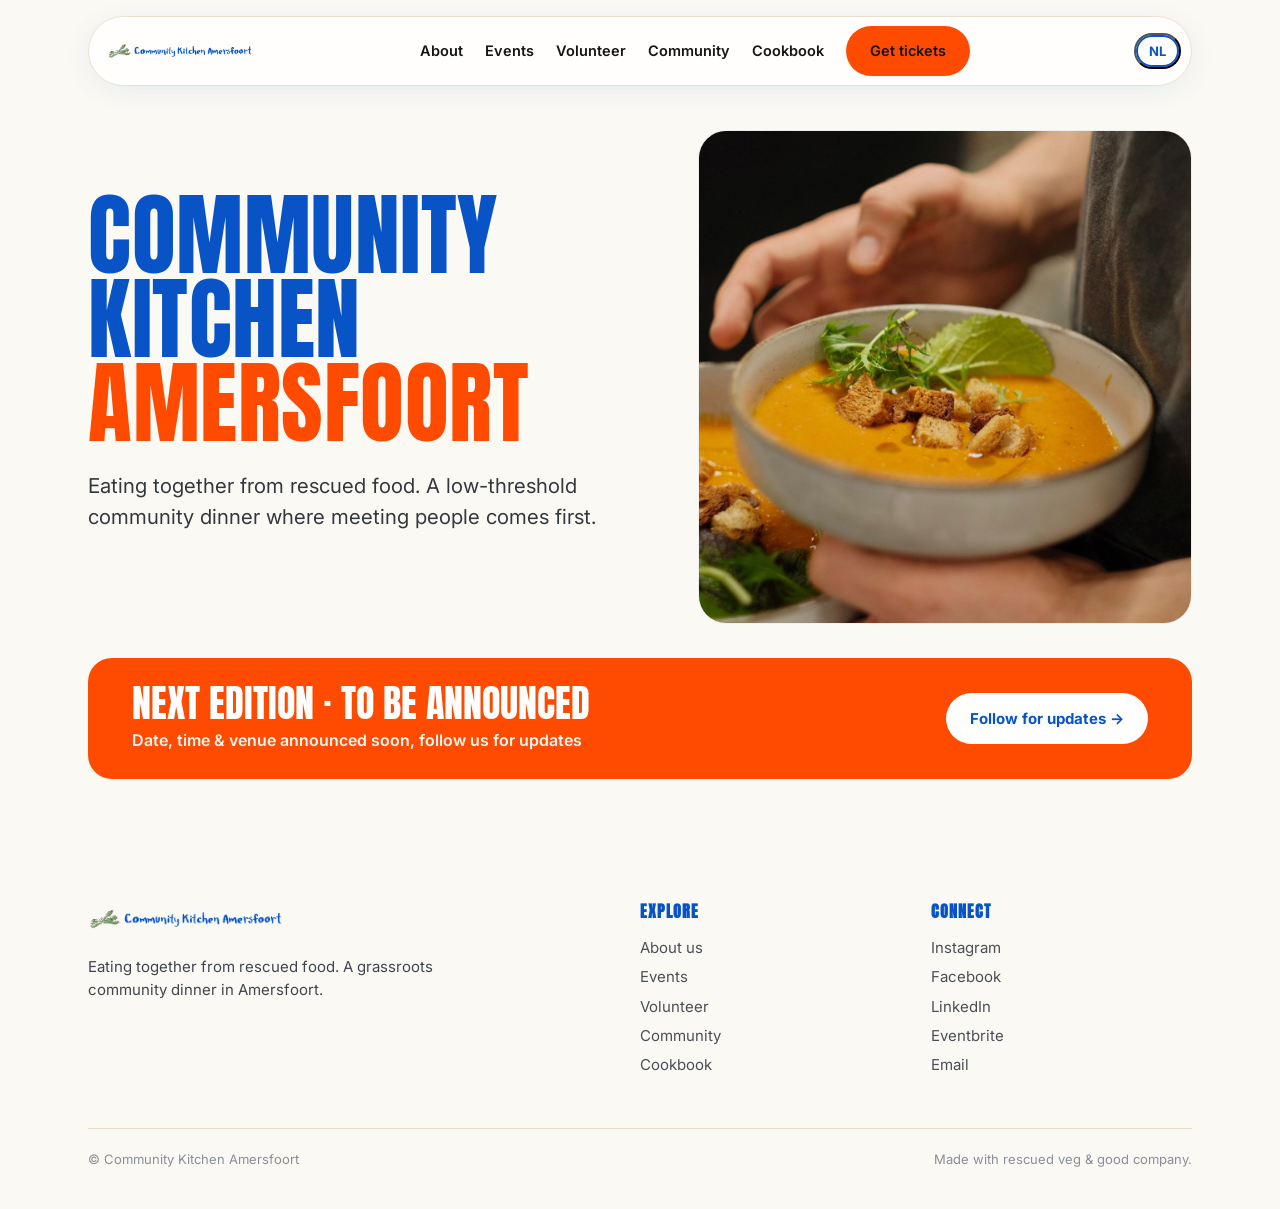
==== index.html @ 5ddec947 "Community Kitchen Amersfoort website" ====
<!DOCTYPE html><html lang="en"><head>
<meta charset="utf-8"><meta name="viewport" content="width=device-width, initial-scale=1">
<title>Home, Community Kitchen Amersfoort</title><meta name="description" content="A low-threshold community dinner in Amersfoort.">
<link rel="preconnect" href="https://fonts.googleapis.com"><link rel="preconnect" href="https://fonts.gstatic.com" crossorigin>
<link href="https://fonts.googleapis.com/css2?family=Anton&family=Inter:wght@400;500;600;700;800&display=swap" rel="stylesheet">
<link rel="stylesheet" href="assets/css/style.css"></head><body>
<nav><div class="wrap"><div class="navbar">
<a href="index.html"><img src="assets/img/logo.png" alt="Community Kitchen Amersfoort"></a>
<div class="navlinks" id="nav"><a href="about.html" data-en="About" data-nl="Over ons">About</a><a href="events.html" data-en="Events" data-nl="Edities">Events</a><a href="volunteer.html" data-en="Volunteer" data-nl="Vrijwilligers">Volunteer</a><a href="community.html" data-en="Community" data-nl="Community">Community</a><a href="recipes.html" data-en="Cookbook" data-nl="Kookboek">Cookbook</a><a class="btn" href="https://www.eventbrite.nl/o/community-kitchen-amersfoort" target="_blank" rel="noopener" data-en="Get tickets" data-nl="Tickets">Get tickets</a></div>
<button class="langtoggle" aria-label="Language">NL</button>
<button class="navtoggle" aria-label="Menu">&#9776;</button>
</div></div></nav>
<header class="hero home-hero"><div class="wrap"><div class="hero-split">
<div class="hero-text">
<h1 class="display reveal in"><span>Community</span><span>Kitchen</span><span style="color:var(--orange)">Amersfoort</span></h1>
<p class="lede reveal in" data-en="Eating together from rescued food. A low-threshold community dinner where meeting people comes first." data-nl="Samen eten van gered voedsel. Een laagdrempelig buurtdiner waar ontmoeten voorop staat.">Eating together from rescued food. A low-threshold community dinner where meeting people comes first.</p>
</div>
<div class="hero-square reveal in"><img src="assets/img/hero-soup.jpg" alt="A warm bowl of soup from rescued produce"></div>
</div>
<div class="eventbar reveal">
<div><div class="when"><span data-en="Next edition &middot; To be announced" data-nl="Volgende editie &middot; nog aan te kondigen">Next edition &middot; To be announced</span></div><div class="sub"><span data-en="Date, time &amp; venue announced soon, follow us for updates" data-nl="Datum, tijd &amp; locatie binnenkort, volg ons voor updates">Date, time &amp; venue announced soon, follow us for updates</span></div></div>
<a class="btn white" href="https://www.instagram.com/communitykitchenamersfoort/" target="_blank" rel="noopener" data-en="Follow for updates →" data-nl="Volg voor updates →">Follow for updates →</a></div>
</div></header>
<footer><div class="wrap"><div class="fgrid">
<div><img class="flogo" src="assets/img/logo.png" alt="Community Kitchen Amersfoort">
<p style="max-width:40ch;color:#40454d" data-en="Eating together from rescued food. A grassroots community dinner in Amersfoort." data-nl="Samen eten van gered voedsel. Een grassroots buurtdiner in Amersfoort.">Eating together from rescued food. A grassroots community dinner in Amersfoort.</p></div>
<div class="fcol"><h4 data-en="Explore" data-nl="Ontdek">Explore</h4>
<a href="about.html" data-en="About us" data-nl="Over ons">About us</a><a href="events.html" data-en="Events" data-nl="Edities">Events</a><a href="volunteer.html" data-en="Volunteer" data-nl="Vrijwilligers">Volunteer</a><a href="community.html" data-en="Community" data-nl="Community">Community</a><a href="recipes.html" data-en="Cookbook" data-nl="Kookboek">Cookbook</a></div>
<div class="fcol"><h4 data-en="Connect" data-nl="Contact">Connect</h4>
<a href="https://www.instagram.com/communitykitchenamersfoort/" target="_blank" rel="noopener">Instagram</a><a href="#">Facebook</a><a href="#">LinkedIn</a><a href="https://www.eventbrite.nl/o/community-kitchen-amersfoort" target="_blank" rel="noopener">Eventbrite</a><a href="mailto:info@communitykitchenamersfoort.nl" data-en="Email" data-nl="E-mail">Email</a></div>
</div><div class="fbar"><span>&copy; Community Kitchen Amersfoort</span><span data-en="Made with rescued veg &amp; good company." data-nl="Gemaakt met gered eten &amp; goed gezelschap.">Made with rescued veg &amp; good company.</span></div></div></footer>
<script src="assets/js/main.js"></script></body></html>
---- assets/css/style.css ----
:root{--blue:#0853C5;--orange:#FE4B00;--green:#84A96F;--ink:#151515;--paper:#FBF9F4;--white:#fff;--cloud:#EAF0FB;--head:'Anton','Arial Narrow',sans-serif;--body:'Inter',system-ui,sans-serif}
*{box-sizing:border-box;margin:0;padding:0}
html{scroll-behavior:smooth}
body{font-family:var(--body);color:var(--ink);background:var(--paper);line-height:1.55;-webkit-font-smoothing:antialiased;overflow-x:hidden}
a{color:inherit;text-decoration:none}
img{max-width:100%;display:block}
.wrap{max-width:1200px;margin:0 auto;padding:0 clamp(18px,4vw,48px)}
h1,h2,h3{font-family:var(--head);font-weight:400;text-transform:uppercase;line-height:.94;letter-spacing:.5px}
.display{font-size:clamp(48px,11vw,150px);color:var(--blue);text-wrap:balance}
.display span{display:block}
.display.oneline span{display:inline}
h2{font-size:clamp(32px,5.5vw,68px);color:var(--blue)}
h3{font-size:clamp(20px,2.4vw,30px)}
p{font-size:clamp(15px,1.15vw,18px)}
.eyebrow{font-family:var(--body);font-weight:700;text-transform:uppercase;letter-spacing:2px;color:var(--orange);font-size:13px;margin-bottom:14px}
.btn{display:inline-flex;align-items:center;gap:8px;font-family:var(--body);font-weight:700;font-size:15px;padding:14px 24px;border-radius:100px;background:var(--orange);color:#fff;transition:transform .18s,background .18s;cursor:pointer;border:0}
.btn:hover{transform:translateY(-2px)}
.btn.blue{background:var(--blue)}
.btn.ghost{background:transparent;color:var(--blue);box-shadow:inset 0 0 0 2px var(--blue)}
.btn.ghost:hover{background:var(--blue);color:#fff}
.btn.white{background:#fff;color:var(--blue)}
nav{position:fixed;top:16px;left:0;right:0;z-index:50}
.navbar{display:flex;align-items:center;gap:14px;justify-content:space-between;background:rgba(255,255,255,.82);backdrop-filter:blur(10px);border:1px solid #eadfce;border-radius:100px;padding:9px 10px 9px 18px;box-shadow:0 6px 26px rgba(8,83,197,.08)}
.navbar>a img{height:30px}
.navlinks{display:flex;gap:22px;align-items:center}
.navlinks a{font-weight:600;font-size:14.5px;color:var(--ink);transition:color .15s}
.navlinks a:hover,.navlinks a.active{color:var(--blue)}
.langtoggle{font-family:var(--body);font-weight:700;font-size:13px;padding:8px 13px;border-radius:100px;background:transparent;color:var(--blue);box-shadow:inset 0 0 0 2px var(--blue);cursor:pointer;flex:none}
.langtoggle:hover{background:var(--blue);color:#fff}
.navtoggle{display:none;background:none;border:0;font-size:26px;color:var(--blue);cursor:pointer;line-height:1}
.hero{padding:150px 0 30px}
.hero .lede{max-width:620px;margin:24px 0 28px;font-size:clamp(17px,1.6vw,22px);color:#33383f}
.hero-cta{display:flex;gap:14px;flex-wrap:wrap}
.home-hero{padding:130px 0 50px}
.hero-split{display:grid;grid-template-columns:1.05fr .95fr;gap:clamp(28px,5vw,64px);align-items:center;width:100%}
.home-hero .display{font-size:clamp(40px,7vw,108px)}
.hero-square{aspect-ratio:1/1;border-radius:28px;overflow:hidden;border:1px solid #eee;background:#fff}
.hero-square img{width:100%;height:100%;object-fit:cover;display:block}
.page-hero{padding:150px 0 20px}
.page-hero .display{font-size:clamp(44px,9vw,120px)}
.page-hero .lede{max-width:60ch;margin-top:18px;color:#33383f;font-size:clamp(16px,1.4vw,20px)}
.lede a{color:var(--blue);font-weight:600}
section{padding:clamp(34px,4.5vw,60px) 0}
.two{display:grid;grid-template-columns:1.1fr .9fr;gap:clamp(28px,5vw,64px);align-items:center}
.statement{font-family:var(--head);text-transform:uppercase;font-size:clamp(26px,3.2vw,44px);line-height:1.02;color:var(--ink)}
.statement b{color:var(--blue)}
.round-img{border-radius:24px;overflow:hidden;border:1px solid #eee;background:#fff}
.prose p{max-width:66ch;margin:0 0 18px;color:#31363d}
.prose p.big{font-size:clamp(19px,2vw,26px);color:var(--ink);font-weight:500}
.eventbar{background:var(--orange);color:#fff;border-radius:24px;padding:26px clamp(24px,4vw,44px);display:flex;gap:20px;align-items:center;justify-content:space-between;flex-wrap:wrap;margin-top:34px}
.eventbar .when{font-family:var(--head);text-transform:uppercase;font-size:clamp(22px,3vw,40px);line-height:1}
.eventbar .sub{opacity:.95;margin-top:6px;font-weight:600}
.cards{display:grid;grid-template-columns:repeat(3,1fr);gap:20px;margin-top:40px}
.pcard{border-radius:26px;padding:32px 26px;min-height:240px;display:flex;flex-direction:column;color:#fff}
.pcard h3{font-size:clamp(23px,2.3vw,32px)}.pcard p{font-size:16px;opacity:.96}
.pcard .n{font-family:var(--head);font-size:42px;opacity:.5;margin-bottom:28px}
.pcard h3{margin-bottom:12px;min-height:1.9em}
.pcard.b{background:var(--blue)}.pcard.o{background:var(--orange)}.pcard.g{background:var(--green)}
.edition{background:var(--blue);color:#fff;border-radius:30px;overflow:hidden;display:grid;grid-template-columns:1fr 1fr;margin-top:20px}
.edition .info{padding:clamp(30px,4vw,54px)}
.edition h2{color:#fff}
.edition .meta{margin:22px 0;display:grid;gap:12px;font-size:17px}
.edition .meta div{display:flex;gap:14px;align-items:baseline}
.edition .meta b{font-family:var(--head);color:#FFC7AE;font-weight:400;min-width:110px;text-transform:uppercase;font-size:15px;letter-spacing:1px}
.edition .pic{background:#fff}.edition .pic img{width:100%;height:100%;object-fit:cover}
.gallery{display:grid;grid-template-columns:repeat(4,1fr);grid-auto-rows:200px;gap:16px;margin-top:24px}
.gitem{border-radius:20px;overflow:hidden;position:relative}
.gitem img{width:100%;height:100%;object-fit:cover;transition:transform .5s}
.gitem:hover img{transform:scale(1.05)}
.gitem.tall{grid-row:span 2}.gitem.wide{grid-column:span 2}
.gitem.fill{display:flex;align-items:center;justify-content:center;padding:14px}
.gitem.fill img{height:auto;object-fit:contain}
.gitem.blue{background:var(--cloud)}.gitem.cream{background:#F3ECDD}.gitem.mint{background:#EAF0E7}
.grid3{display:grid;grid-template-columns:repeat(3,1fr);gap:20px;margin-top:36px}
.grid2{display:grid;grid-template-columns:repeat(2,1fr);gap:20px;margin-top:36px}
.icard{border-radius:24px;padding:30px;background:#fff;border:1px solid #eee}
.icard h3{color:var(--blue);font-size:26px;margin-bottom:10px}
a.icard{text-decoration:none;color:inherit;display:block;transition:transform .2s,box-shadow .2s,border-color .2s}
a.icard:hover{transform:translateY(-3px);box-shadow:0 12px 30px rgba(8,83,197,.10);border-color:var(--blue)}
.icard-link{display:inline-block;margin-top:14px;color:var(--blue);font-weight:600;font-size:15px}
.recipes{display:grid;gap:26px;margin-top:30px}
.recipe{background:#fff;border:1px solid #eee;border-radius:24px;padding:clamp(24px,3vw,38px)}
.recipe h3{font-size:clamp(24px,2.6vw,34px);color:var(--blue);margin-bottom:4px}
.recipe .rtag{font-family:var(--body);font-weight:700;text-transform:uppercase;letter-spacing:.06em;color:var(--orange);font-size:12.5px;margin-bottom:16px}
.recipe .rdesc{color:#33383f;font-size:15.5px;max-width:70ch;margin-bottom:22px}
.recipe-cols{display:grid;grid-template-columns:.85fr 1.3fr;gap:clamp(22px,3vw,40px)}
.recipe h4{font-family:var(--body);font-weight:700;font-size:12.5px;text-transform:uppercase;letter-spacing:.08em;color:#8a8f98;margin:0 0 12px}
.rgroup+.rgroup{margin-top:22px}
.recipe ul{list-style:none;padding:0;margin:0}
.recipe ul li{padding:7px 0 7px 20px;position:relative;border-bottom:1px solid #f1eee6;color:#33383f;font-size:14.5px;line-height:1.45}
.recipe ul li:last-child{border-bottom:0}
.recipe ul li:before{content:"";position:absolute;left:2px;top:14px;width:7px;height:7px;border-radius:50%;background:var(--green)}
.recipe ol{margin:0;padding-left:22px;color:#33383f}
.recipe ol li{padding:7px 0;font-size:15px;line-height:1.6}
.recipe ol li::marker{color:var(--orange);font-weight:700}
.recipe .src{margin-top:16px;font-size:13px;color:#8a8f98}
.recipe .src a{color:var(--blue);font-weight:600}
.ed-head{margin-top:8px}
@media(max-width:820px){.recipe-cols{grid-template-columns:1fr;gap:22px}}
/* rotating recipe banner */
.rbanner-wrap{padding:110px 0 0}
.rbanner{position:relative;display:block;width:100%;height:clamp(300px,42vw,520px);border-radius:28px;overflow:hidden;cursor:pointer;border:1px solid #eadfce;background:var(--cloud)}
.rbanner-bg{position:absolute;inset:0;background-size:cover;background-position:center;opacity:0;transition:opacity .9s ease}
.rbanner-bg.on{opacity:1}
.rbanner-scrim{position:absolute;inset:0;background:linear-gradient(180deg,rgba(255,255,255,0) 42%,rgba(251,249,244,.94) 100%)}
.rbanner-inner{position:absolute;left:clamp(20px,4vw,50px);right:60px;bottom:clamp(20px,3.5vw,42px)}
.rbanner-eyebrow{font-family:var(--body);font-weight:700;text-transform:uppercase;letter-spacing:2px;color:var(--orange);font-size:13px;margin-bottom:8px}
.rbanner-title{color:var(--blue);font-family:var(--head);text-transform:uppercase;line-height:.92;letter-spacing:.5px;font-size:clamp(34px,6vw,84px);margin:0}
.rbanner-dots{position:absolute;top:clamp(18px,3vw,26px);right:clamp(18px,3vw,26px);display:flex;gap:8px}
.rbanner-dots span{width:9px;height:9px;border-radius:50%;background:rgba(8,83,197,.3);cursor:pointer;transition:background .2s,transform .2s}
.rbanner-dots span.on{background:var(--blue);transform:scale(1.3)}
/* recipe cards grid */
.rgrid{display:grid;grid-template-columns:repeat(auto-fill,minmax(248px,1fr));gap:22px;margin-top:30px}
.rcard{display:flex;flex-direction:column;text-align:left;background:#fff;border:1px solid #eee;border-radius:22px;overflow:hidden;cursor:pointer;padding:0;transition:transform .2s,box-shadow .2s}
.rcard:hover{transform:translateY(-4px);box-shadow:0 16px 36px rgba(8,83,197,.12)}
.rcard-img{aspect-ratio:4/3;overflow:hidden;background:var(--cloud)}
.rcard-img img{width:100%;height:100%;object-fit:cover;transition:transform .5s}
.rcard:hover .rcard-img img{transform:scale(1.06)}
.rcard-body{padding:16px 18px 20px}
.rcard-body h3{color:var(--blue);font-size:clamp(19px,2vw,24px);line-height:1;margin:0 0 7px}
.rcard-tag{font-family:var(--body);font-weight:700;text-transform:uppercase;letter-spacing:.05em;color:var(--orange);font-size:11.5px}
/* recipe modal */
.rmodal{position:fixed;inset:0;z-index:100;display:none;align-items:flex-start;justify-content:center;padding:clamp(14px,4vw,48px)}
.rmodal.open{display:flex}
.rmodal-scrim{position:absolute;inset:0;background:rgba(21,21,21,.42);backdrop-filter:blur(8px);-webkit-backdrop-filter:blur(8px)}
.rmodal-card{position:relative;z-index:1;display:flex;flex-direction:column;background:var(--paper);border-radius:24px;max-width:880px;width:100%;max-height:90vh;box-shadow:0 30px 80px rgba(0,0,0,.3)}
.rmodal-close{position:absolute;top:14px;right:14px;z-index:3;width:42px;height:42px;border:0;border-radius:50%;background:var(--blue);color:#fff;font-size:24px;line-height:1;cursor:pointer}
.rmodal-close:hover{background:var(--orange)}
.rmodal-body{overflow:auto;padding:clamp(24px,4vw,46px)}
.rmodal .recipe{border:0;background:transparent;padding:0}
.recipe-full{display:none}
body.modal-open{overflow:hidden}
@media(max-width:560px){.rbanner-title{font-size:clamp(30px,10vw,46px)}}
/* recipe filters */
.rfilters{display:flex;flex-wrap:wrap;gap:10px;margin-top:26px}
.rfilter{font-family:var(--body);font-weight:600;font-size:14px;padding:9px 17px;border-radius:100px;border:1.5px solid #e2ddd0;background:#fff;color:var(--ink);cursor:pointer;transition:background .15s,border-color .15s,color .15s}
.rfilter:hover{border-color:var(--blue);color:var(--blue)}
.rfilter.active{background:var(--blue);border-color:var(--blue);color:#fff}
.rempty{display:none;margin-top:30px;color:#8a8f98;font-size:16px}
/* team / people */
.team{display:grid;grid-template-columns:repeat(auto-fit,minmax(240px,1fr));gap:24px;margin-top:34px}
.tcard{background:#fff;border:1px solid #eee;border-radius:22px;padding:26px}
.tphoto{aspect-ratio:4/5;border-radius:16px;background:var(--cloud);display:flex;align-items:center;justify-content:center;color:#9aa6bd;font-size:12.5px;font-weight:700;text-transform:uppercase;letter-spacing:.06em;margin-bottom:18px;overflow:hidden}
.tphoto img{width:100%;height:100%;object-fit:cover}
.tcard h3{color:var(--blue);font-size:24px;margin-bottom:2px}
.trole{color:var(--orange);font-weight:700;font-size:12px;text-transform:uppercase;letter-spacing:.06em;margin-bottom:14px}
.tcard p{color:#33383f;font-size:15px;line-height:1.55}
.tsocials{display:flex;gap:10px;margin-top:16px;flex-wrap:wrap}
.tsocials a{font-family:var(--body);font-weight:600;font-size:13px;padding:6px 13px;border-radius:100px;background:var(--cloud);color:var(--blue);transition:background .15s,color .15s}
.tsocials a:hover{background:var(--blue);color:#fff}
.icard .k{font-family:var(--head);color:var(--orange);font-size:34px;text-transform:uppercase}
.chips{margin-top:30px;display:flex;gap:12px;flex-wrap:wrap;align-items:center}
.chip{background:#fff;border:1px solid #e7ddca;border-radius:100px;padding:10px 18px;font-weight:600;font-size:14px}
.tag{display:inline-block;background:var(--blue);color:#fff;font-family:var(--head);letter-spacing:1px;font-size:13px;padding:6px 14px;border-radius:20px;margin:3px 5px 3px 0;text-transform:uppercase}
.faq{margin-top:30px;max-width:820px}
.faq details{border-bottom:1px solid #e7ddca;padding:16px 0}
.faq summary{font-weight:700;font-size:18px;cursor:pointer;list-style:none;display:flex;justify-content:space-between}
.faq summary::-webkit-details-marker{display:none}
.faq summary::after{content:'+';color:var(--orange);font-family:var(--head);font-size:24px}
.faq details[open] summary::after{content:'\2013'}
.faq p{margin-top:12px;color:#31363d}
.band{background:var(--blue);color:#fff;border-radius:30px;padding:clamp(34px,5vw,60px);text-align:center;margin-top:20px}
.band h2{color:#fff}.band.orange{background:var(--orange)}
.signup{display:flex;gap:10px;max-width:460px;margin:22px auto 0;flex-wrap:wrap;justify-content:center}
.signup input{flex:1;min-width:220px;border:0;border-radius:100px;padding:15px 20px;font-size:15px;font-family:var(--body)}
footer{padding:70px 0 40px}
.fgrid{display:grid;grid-template-columns:2fr 1fr 1fr;gap:30px}
footer img.flogo{height:40px;margin-bottom:16px}
.fcol h4{font-family:var(--head);text-transform:uppercase;color:var(--blue);font-size:16px;letter-spacing:1px;margin-bottom:12px}
.fcol a{display:block;color:#4a4f57;margin:6px 0;font-size:15px}.fcol a:hover{color:var(--blue)}
.fbar{margin-top:46px;padding-top:20px;border-top:1px solid #e7ddca;display:flex;justify-content:space-between;flex-wrap:wrap;gap:10px;font-size:13px;color:#8a8f96}
.reveal{opacity:0;transform:translateY(24px);transition:opacity .7s,transform .7s}
.reveal.in{opacity:1;transform:none}
@media(max-width:900px){
 .navlinks{position:fixed;inset:72px 14px auto 14px;flex-direction:column;background:#fff;border-radius:20px;padding:18px;box-shadow:0 20px 50px rgba(0,0,0,.12);display:none}
 .navlinks.open{display:flex}.navtoggle{display:block}
 .two,.cards,.edition,.grid3,.grid2,.fgrid,.hero-split{grid-template-columns:1fr}
 .home-hero{padding:108px 0 44px}
 .edition .pic{min-height:240px}
 .gallery{grid-template-columns:repeat(2,1fr);grid-auto-rows:150px}
}
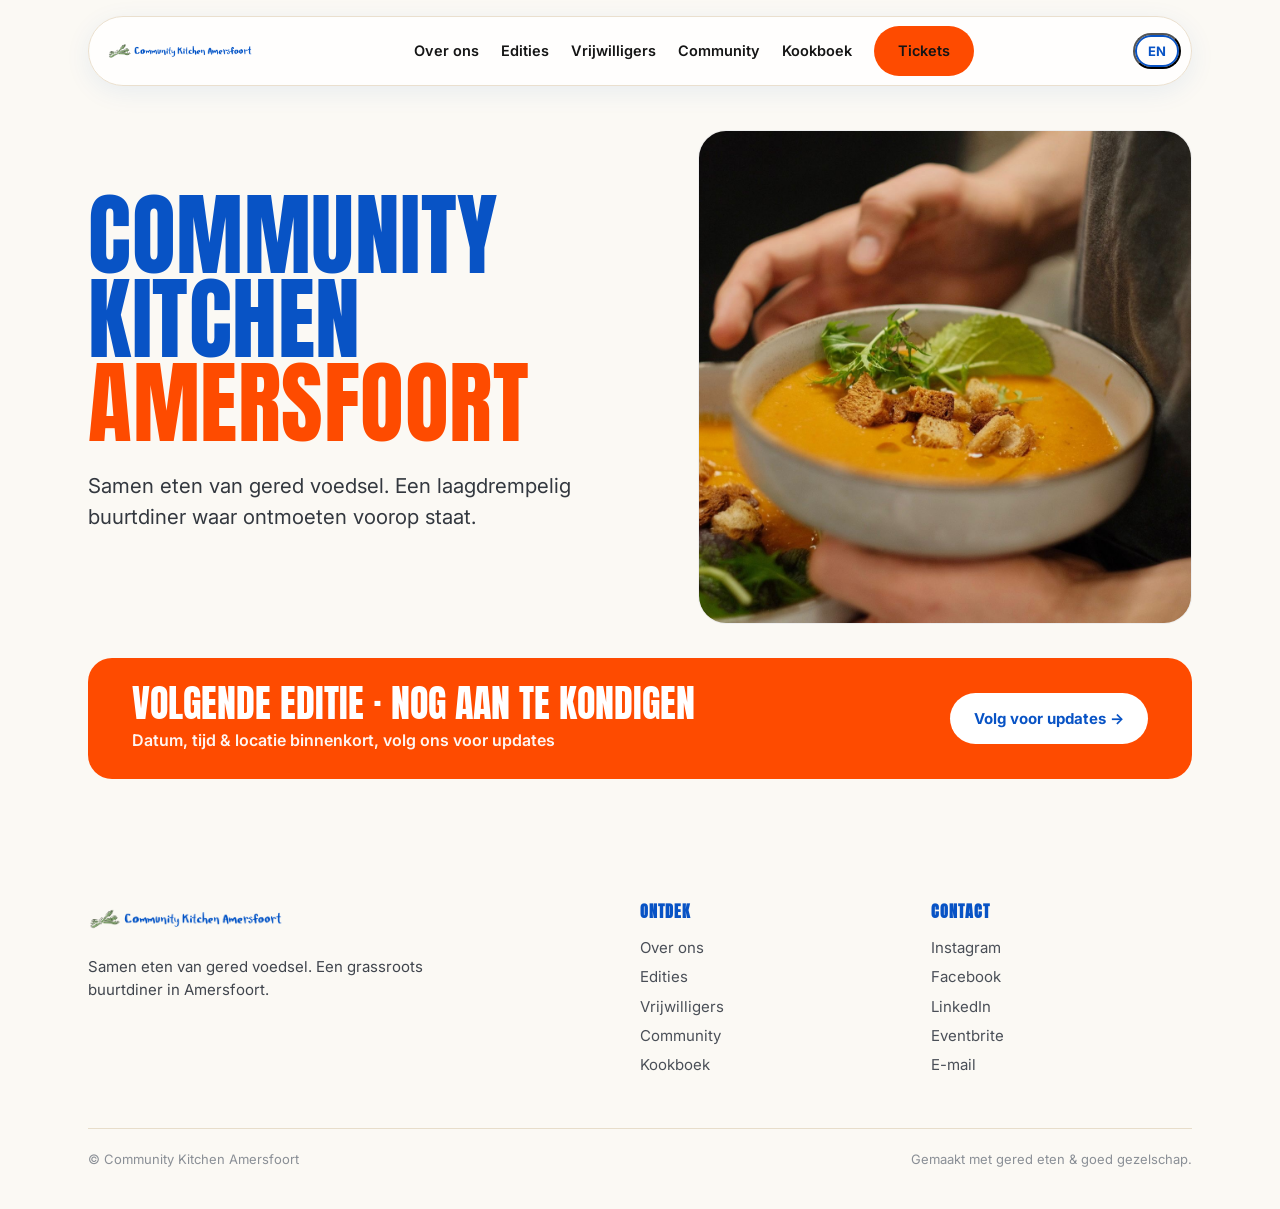
==== commit 236e0821: "SEO: Dutch default, meta/OG/Twitter, JSON-LD, favicon, sitemap, robots Co-Authored-By: Claude Opus 4" ====
--- a/index.html
+++ b/index.html
@@ -1,32 +1,52 @@
-<!DOCTYPE html><html lang="en"><head>
+<!DOCTYPE html><html lang="nl"><head>
 <meta charset="utf-8"><meta name="viewport" content="width=device-width, initial-scale=1">
-<title>Home, Community Kitchen Amersfoort</title><meta name="description" content="A low-threshold community dinner in Amersfoort.">
+<title>Community Kitchen Amersfoort | Samen eten uit gered voedsel</title>
+<meta name="description" content="Een laagdrempelig buurtdiner in Amersfoort waar ontmoeten voorop staat. Samen eten uit gered, lokaal en seizoensvoedsel. Schuif aan of word vrijwilliger.">
+<link rel="canonical" href="https://communitykitchenamersfoort.nl/">
+<meta property="og:type" content="website">
+<meta property="og:site_name" content="Community Kitchen Amersfoort">
+<meta property="og:locale" content="nl_NL">
+<meta property="og:title" content="Community Kitchen Amersfoort | Samen eten uit gered voedsel">
+<meta property="og:description" content="Een laagdrempelig buurtdiner in Amersfoort waar ontmoeten voorop staat. Samen eten uit gered, lokaal en seizoensvoedsel. Schuif aan of word vrijwilliger.">
+<meta property="og:url" content="https://communitykitchenamersfoort.nl/">
+<meta property="og:image" content="https://communitykitchenamersfoort.nl/assets/img/og-image.jpg">
+<meta property="og:image:width" content="1200">
+<meta property="og:image:height" content="630">
+<meta name="twitter:card" content="summary_large_image">
+<meta name="twitter:title" content="Community Kitchen Amersfoort | Samen eten uit gered voedsel">
+<meta name="twitter:description" content="Een laagdrempelig buurtdiner in Amersfoort waar ontmoeten voorop staat. Samen eten uit gered, lokaal en seizoensvoedsel. Schuif aan of word vrijwilliger.">
+<meta name="twitter:image" content="https://communitykitchenamersfoort.nl/assets/img/og-image.jpg">
+<meta name="theme-color" content="#0853C5">
+<link rel="icon" href="favicon.ico" sizes="any">
+<link rel="icon" type="image/png" sizes="32x32" href="assets/img/favicon-32.png">
+<link rel="icon" type="image/png" sizes="16x16" href="assets/img/favicon-16.png">
+<link rel="apple-touch-icon" href="assets/img/apple-touch-icon.png">
 <link rel="preconnect" href="https://fonts.googleapis.com"><link rel="preconnect" href="https://fonts.gstatic.com" crossorigin>
 <link href="https://fonts.googleapis.com/css2?family=Anton&family=Inter:wght@400;500;600;700;800&display=swap" rel="stylesheet">
-<link rel="stylesheet" href="assets/css/style.css"></head><body>
+<link rel="stylesheet" href="assets/css/style.css?v=3"><script type="application/ld+json">{"@context":"https://schema.org","@type":"Organization","name":"Community Kitchen Amersfoort","url":"https://communitykitchenamersfoort.nl/","logo":"https://communitykitchenamersfoort.nl/assets/img/apple-touch-icon.png","image":"https://communitykitchenamersfoort.nl/assets/img/og-image.jpg","description":"Een laagdrempelig buurtdiner in Amersfoort. Samen eten uit gered, lokaal en seizoensvoedsel.","email":"info@communitykitchenamersfoort.nl","areaServed":"Amersfoort","sameAs":["https://www.instagram.com/communitykitchenamersfoort/","https://www.facebook.com/profile.php?id=61595077734301","https://www.linkedin.com/company/community-kitchen-amersfoort/"]}</script></head><body>
 <nav><div class="wrap"><div class="navbar">
 <a href="index.html"><img src="assets/img/logo.png" alt="Community Kitchen Amersfoort"></a>
-<div class="navlinks" id="nav"><a href="about.html" data-en="About" data-nl="Over ons">About</a><a href="events.html" data-en="Events" data-nl="Edities">Events</a><a href="volunteer.html" data-en="Volunteer" data-nl="Vrijwilligers">Volunteer</a><a href="community.html" data-en="Community" data-nl="Community">Community</a><a href="recipes.html" data-en="Cookbook" data-nl="Kookboek">Cookbook</a><a class="btn" href="https://www.eventbrite.nl/o/community-kitchen-amersfoort" target="_blank" rel="noopener" data-en="Get tickets" data-nl="Tickets">Get tickets</a></div>
-<button class="langtoggle" aria-label="Language">NL</button>
+<div class="navlinks" id="nav"><a href="about.html" data-en="About" data-nl="Over ons">Over ons</a><a href="events.html" data-en="Events" data-nl="Edities">Edities</a><a href="volunteer.html" data-en="Volunteer" data-nl="Vrijwilligers">Vrijwilligers</a><a href="community.html" data-en="Community" data-nl="Community">Community</a><a href="recipes.html" data-en="Cookbook" data-nl="Kookboek">Kookboek</a><a class="btn" href="https://www.eventbrite.nl/o/community-kitchen-amersfoort" target="_blank" rel="noopener" data-en="Get tickets" data-nl="Tickets">Tickets</a></div>
+<button class="langtoggle" aria-label="Taal">EN</button>
 <button class="navtoggle" aria-label="Menu">&#9776;</button>
 </div></div></nav>
 <header class="hero home-hero"><div class="wrap"><div class="hero-split">
 <div class="hero-text">
 <h1 class="display reveal in"><span>Community</span><span>Kitchen</span><span style="color:var(--orange)">Amersfoort</span></h1>
-<p class="lede reveal in" data-en="Eating together from rescued food. A low-threshold community dinner where meeting people comes first." data-nl="Samen eten van gered voedsel. Een laagdrempelig buurtdiner waar ontmoeten voorop staat.">Eating together from rescued food. A low-threshold community dinner where meeting people comes first.</p>
+<p class="lede reveal in" data-en="Eating together from rescued food. A low-threshold community dinner where meeting people comes first." data-nl="Samen eten van gered voedsel. Een laagdrempelig buurtdiner waar ontmoeten voorop staat.">Samen eten van gered voedsel. Een laagdrempelig buurtdiner waar ontmoeten voorop staat.</p>
 </div>
 <div class="hero-square reveal in"><img src="assets/img/hero-soup.jpg" alt="A warm bowl of soup from rescued produce"></div>
 </div>
 <div class="eventbar reveal">
-<div><div class="when"><span data-en="Next edition &middot; To be announced" data-nl="Volgende editie &middot; nog aan te kondigen">Next edition &middot; To be announced</span></div><div class="sub"><span data-en="Date, time &amp; venue announced soon, follow us for updates" data-nl="Datum, tijd &amp; locatie binnenkort, volg ons voor updates">Date, time &amp; venue announced soon, follow us for updates</span></div></div>
-<a class="btn white" href="https://www.instagram.com/communitykitchenamersfoort/" target="_blank" rel="noopener" data-en="Follow for updates →" data-nl="Volg voor updates →">Follow for updates →</a></div>
+<div><div class="when"><span data-en="Next edition &middot; To be announced" data-nl="Volgende editie &middot; nog aan te kondigen">Volgende editie &middot; nog aan te kondigen</span></div><div class="sub"><span data-en="Date, time &amp; venue announced soon, follow us for updates" data-nl="Datum, tijd &amp; locatie binnenkort, volg ons voor updates">Datum, tijd &amp; locatie binnenkort, volg ons voor updates</span></div></div>
+<a class="btn white" href="https://www.instagram.com/communitykitchenamersfoort/" target="_blank" rel="noopener" data-en="Follow for updates →" data-nl="Volg voor updates →">Volg voor updates →</a></div>
 </div></header>
 <footer><div class="wrap"><div class="fgrid">
 <div><img class="flogo" src="assets/img/logo.png" alt="Community Kitchen Amersfoort">
-<p style="max-width:40ch;color:#40454d" data-en="Eating together from rescued food. A grassroots community dinner in Amersfoort." data-nl="Samen eten van gered voedsel. Een grassroots buurtdiner in Amersfoort.">Eating together from rescued food. A grassroots community dinner in Amersfoort.</p></div>
-<div class="fcol"><h4 data-en="Explore" data-nl="Ontdek">Explore</h4>
-<a href="about.html" data-en="About us" data-nl="Over ons">About us</a><a href="events.html" data-en="Events" data-nl="Edities">Events</a><a href="volunteer.html" data-en="Volunteer" data-nl="Vrijwilligers">Volunteer</a><a href="community.html" data-en="Community" data-nl="Community">Community</a><a href="recipes.html" data-en="Cookbook" data-nl="Kookboek">Cookbook</a></div>
-<div class="fcol"><h4 data-en="Connect" data-nl="Contact">Connect</h4>
-<a href="https://www.instagram.com/communitykitchenamersfoort/" target="_blank" rel="noopener">Instagram</a><a href="#">Facebook</a><a href="#">LinkedIn</a><a href="https://www.eventbrite.nl/o/community-kitchen-amersfoort" target="_blank" rel="noopener">Eventbrite</a><a href="mailto:info@communitykitchenamersfoort.nl" data-en="Email" data-nl="E-mail">Email</a></div>
-</div><div class="fbar"><span>&copy; Community Kitchen Amersfoort</span><span data-en="Made with rescued veg &amp; good company." data-nl="Gemaakt met gered eten &amp; goed gezelschap.">Made with rescued veg &amp; good company.</span></div></div></footer>
-<script src="assets/js/main.js"></script></body></html>+<p style="max-width:40ch;color:#40454d" data-en="Eating together from rescued food. A grassroots community dinner in Amersfoort." data-nl="Samen eten van gered voedsel. Een grassroots buurtdiner in Amersfoort.">Samen eten van gered voedsel. Een grassroots buurtdiner in Amersfoort.</p></div>
+<div class="fcol"><h4 data-en="Explore" data-nl="Ontdek">Ontdek</h4>
+<a href="about.html" data-en="About us" data-nl="Over ons">Over ons</a><a href="events.html" data-en="Events" data-nl="Edities">Edities</a><a href="volunteer.html" data-en="Volunteer" data-nl="Vrijwilligers">Vrijwilligers</a><a href="community.html" data-en="Community" data-nl="Community">Community</a><a href="recipes.html" data-en="Cookbook" data-nl="Kookboek">Kookboek</a></div>
+<div class="fcol"><h4 data-en="Connect" data-nl="Contact">Contact</h4>
+<a href="https://www.instagram.com/communitykitchenamersfoort/" target="_blank" rel="noopener">Instagram</a><a href="https://www.facebook.com/profile.php?id=61595077734301" target="_blank" rel="noopener">Facebook</a><a href="https://www.linkedin.com/company/community-kitchen-amersfoort/" target="_blank" rel="noopener">LinkedIn</a><a href="https://www.eventbrite.nl/o/community-kitchen-amersfoort" target="_blank" rel="noopener">Eventbrite</a><a href="mailto:info@communitykitchenamersfoort.nl" data-en="Email" data-nl="E-mail">E-mail</a></div>
+</div><div class="fbar"><span>&copy; Community Kitchen Amersfoort</span><span data-en="Made with rescued veg &amp; good company." data-nl="Gemaakt met gered eten &amp; goed gezelschap.">Gemaakt met gered eten &amp; goed gezelschap.</span></div></div></footer>
+<script src="assets/js/main.js?v=3"></script></body></html>
--- a/assets/css/style.css
+++ b/assets/css/style.css
@@ -46,6 +46,9 @@
 .statement{font-family:var(--head);text-transform:uppercase;font-size:clamp(26px,3.2vw,44px);line-height:1.02;color:var(--ink)}
 .statement b{color:var(--blue)}
 .round-img{border-radius:24px;overflow:hidden;border:1px solid #eee;background:#fff}
+.photoslides{position:relative;aspect-ratio:3/2}
+.photoslides img{position:absolute;inset:0;width:100%;height:100%;object-fit:cover;opacity:0;transition:opacity 1s ease}
+.photoslides img.on{opacity:1}
 .prose p{max-width:66ch;margin:0 0 18px;color:#31363d}
 .prose p.big{font-size:clamp(19px,2vw,26px);color:var(--ink);font-weight:500}
 .eventbar{background:var(--orange);color:#fff;border-radius:24px;padding:26px clamp(24px,4vw,44px);display:flex;gap:20px;align-items:center;justify-content:space-between;flex-wrap:wrap;margin-top:34px}
@@ -143,6 +146,10 @@
 .tcard{background:#fff;border:1px solid #eee;border-radius:22px;padding:26px}
 .tphoto{aspect-ratio:4/5;border-radius:16px;background:var(--cloud);display:flex;align-items:center;justify-content:center;color:#9aa6bd;font-size:12.5px;font-weight:700;text-transform:uppercase;letter-spacing:.06em;margin-bottom:18px;overflow:hidden}
 .tphoto img{width:100%;height:100%;object-fit:cover}
+.tphoto.swap{position:relative}
+.tphoto.swap img{position:absolute;inset:0}
+.tphoto.swap .p2{opacity:0;transition:opacity .4s ease}
+.tphoto.swap:hover .p2{opacity:1}
 .tcard h3{color:var(--blue);font-size:24px;margin-bottom:2px}
 .trole{color:var(--orange);font-weight:700;font-size:12px;text-transform:uppercase;letter-spacing:.06em;margin-bottom:14px}
 .tcard p{color:#33383f;font-size:15px;line-height:1.55}
